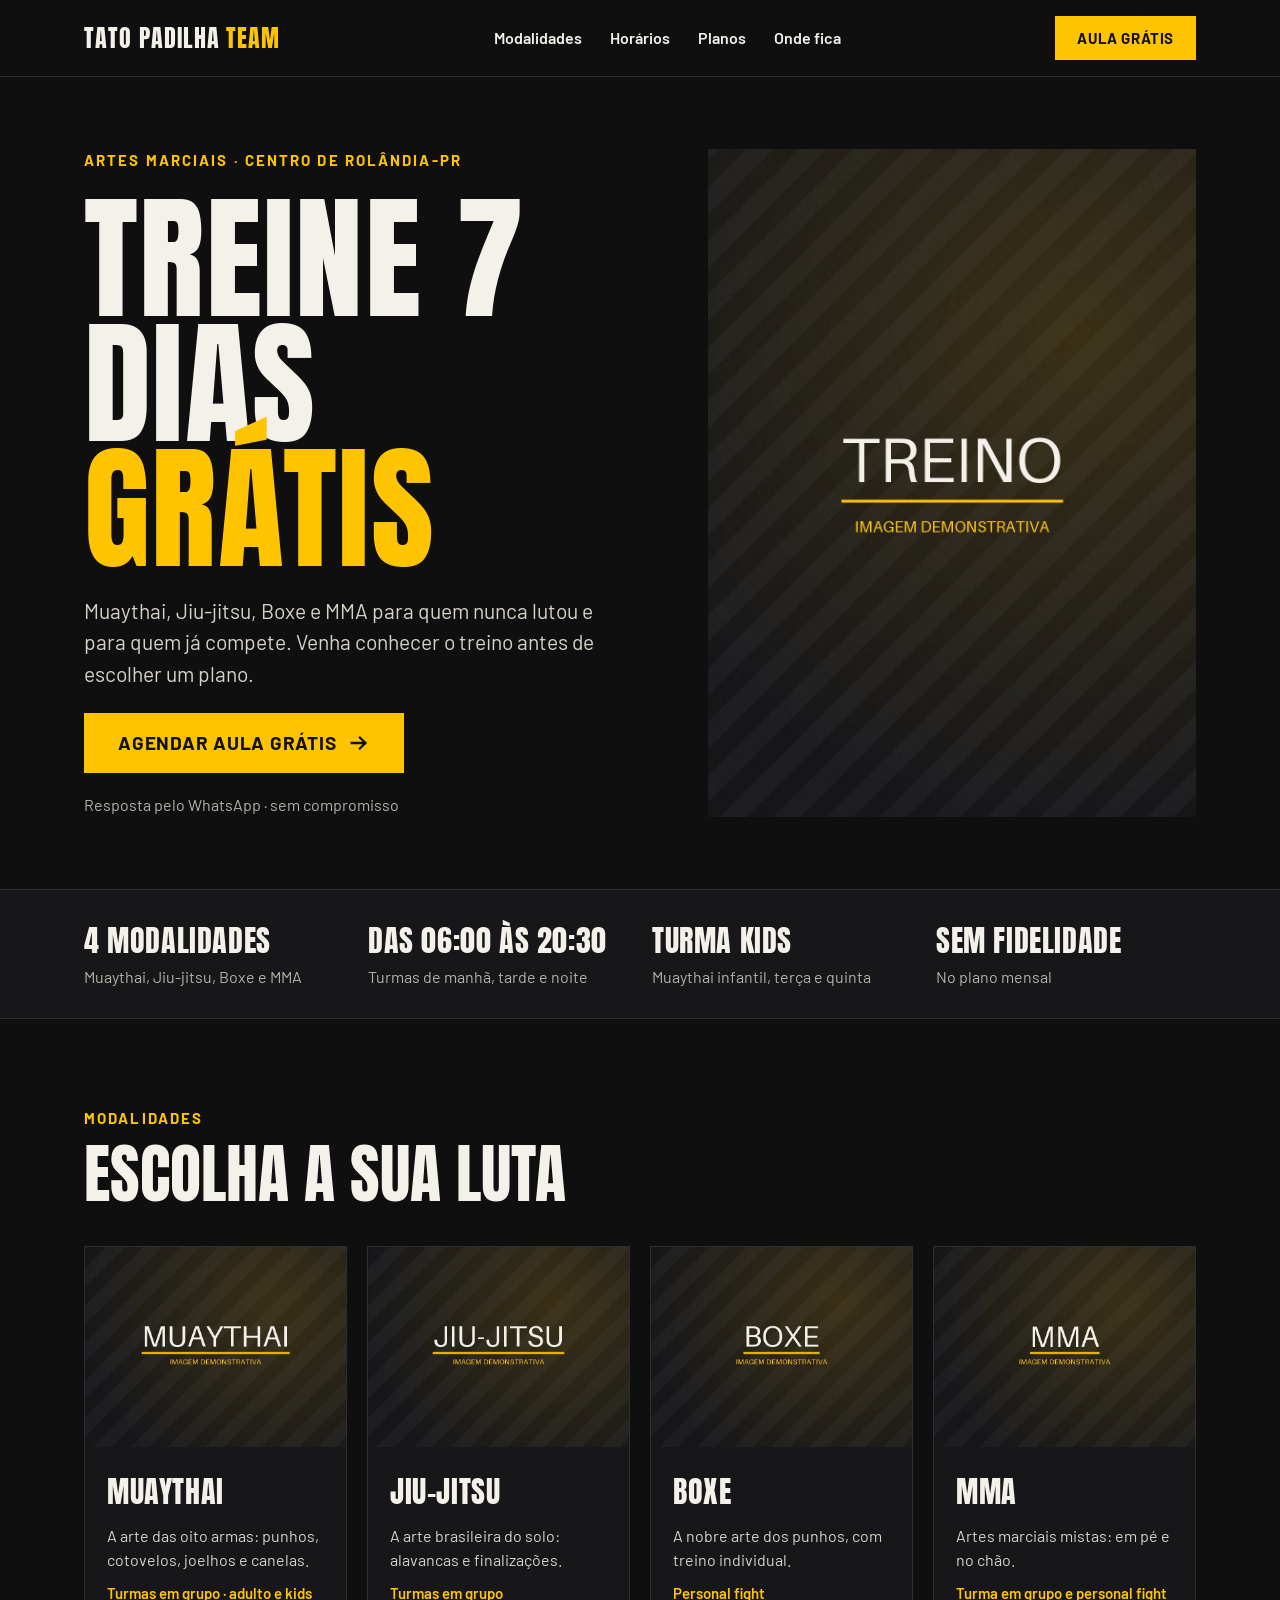
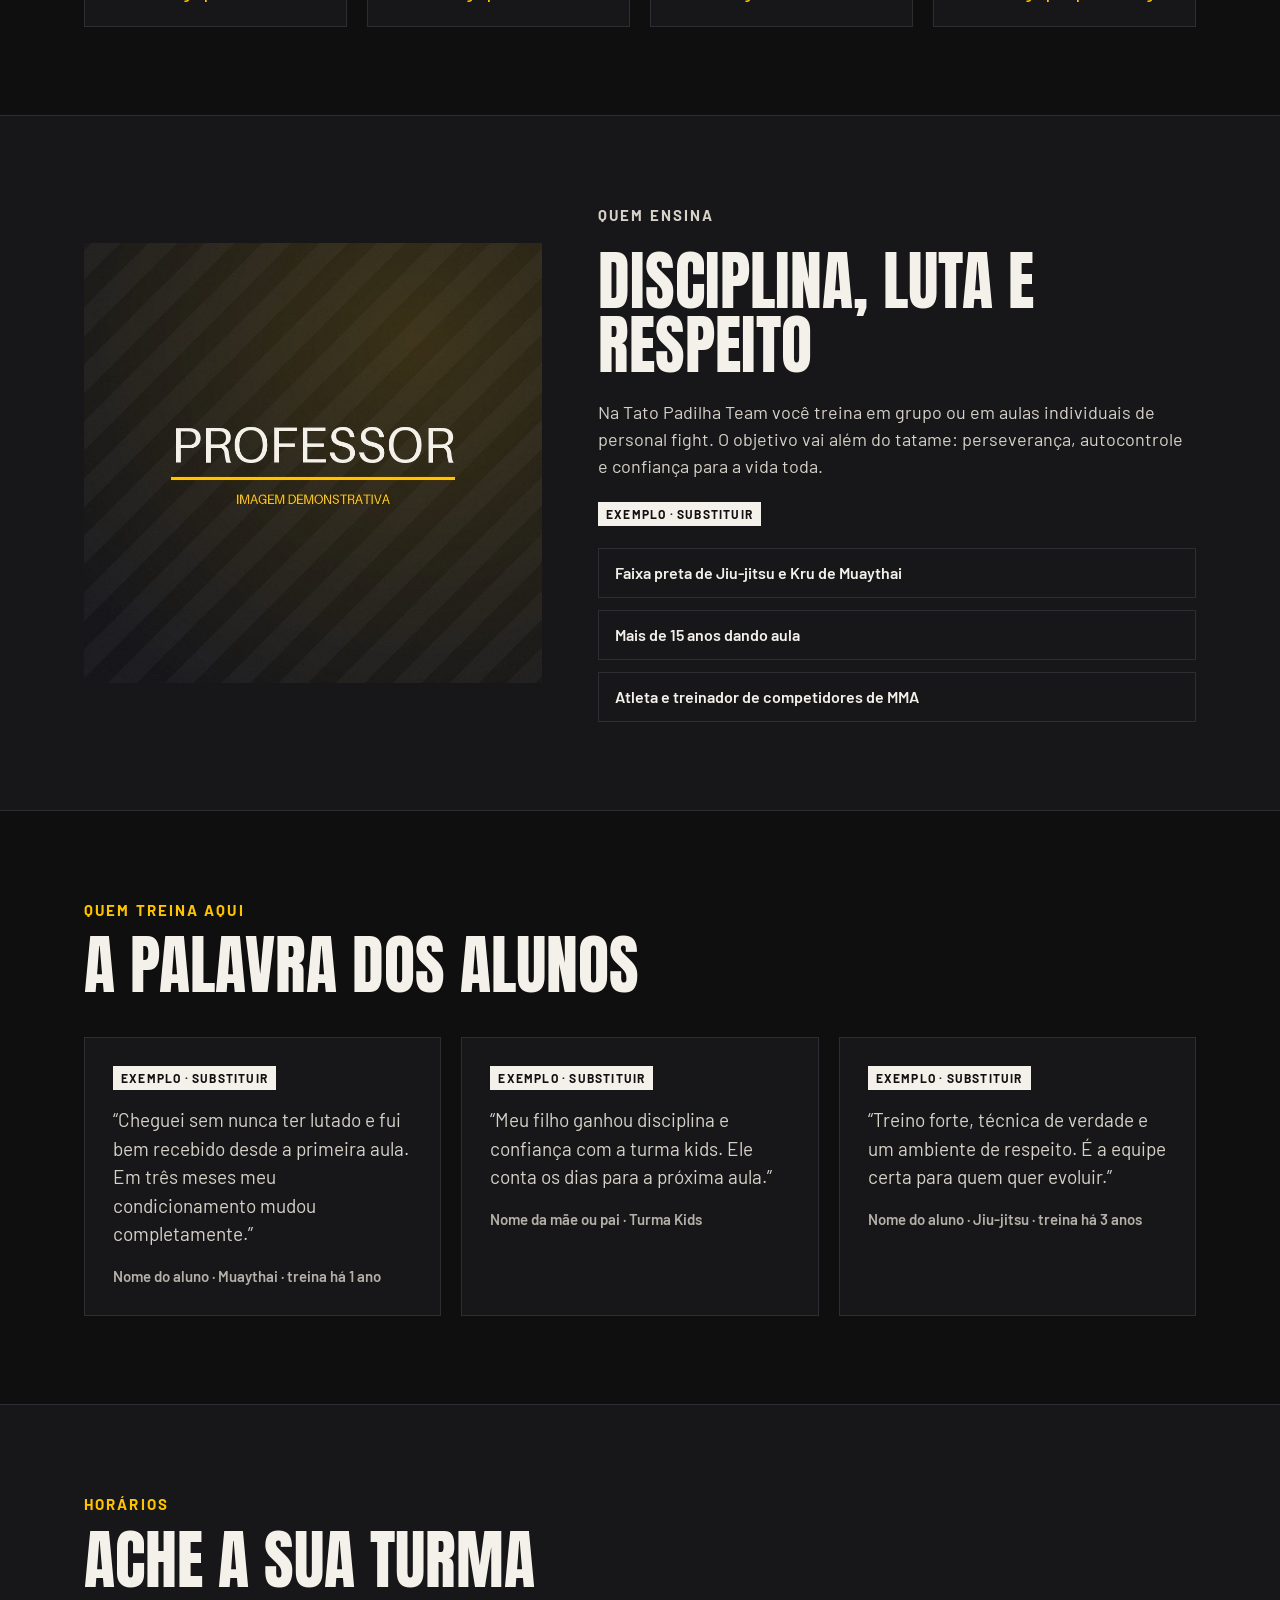
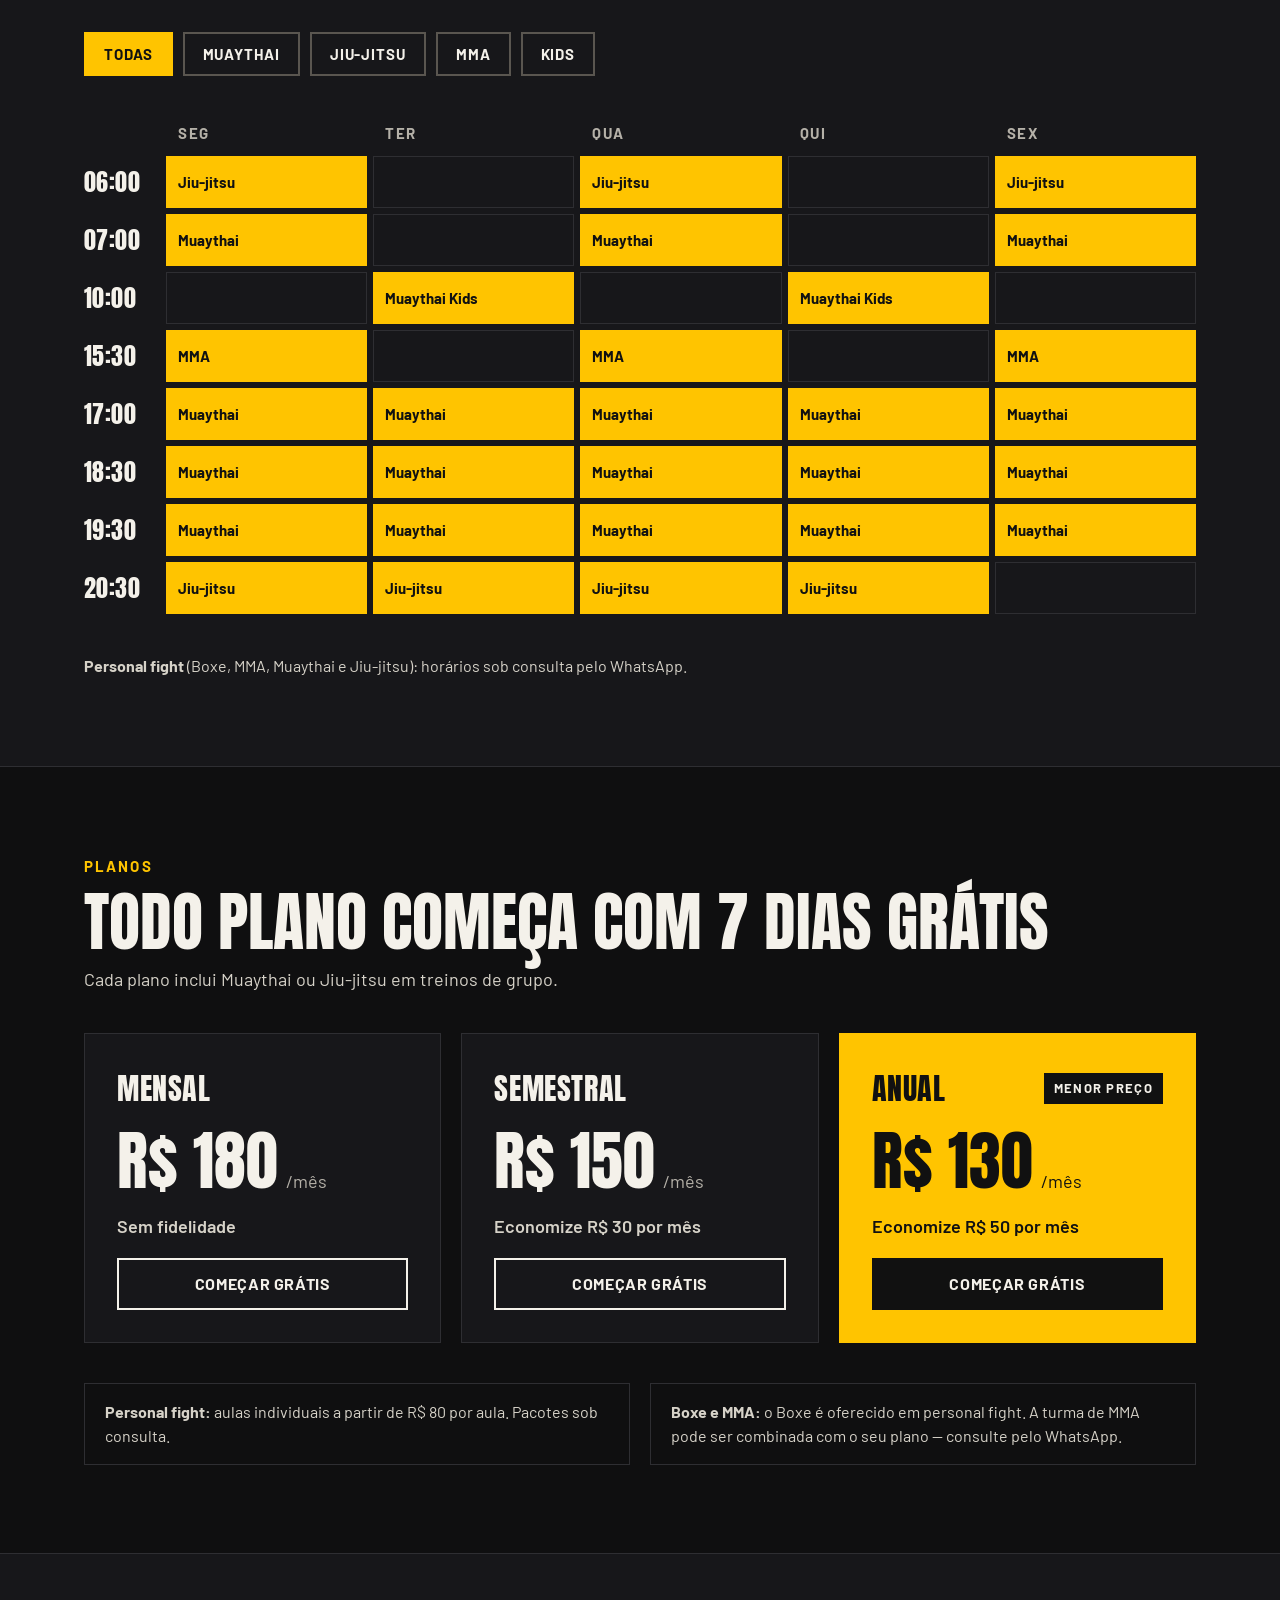
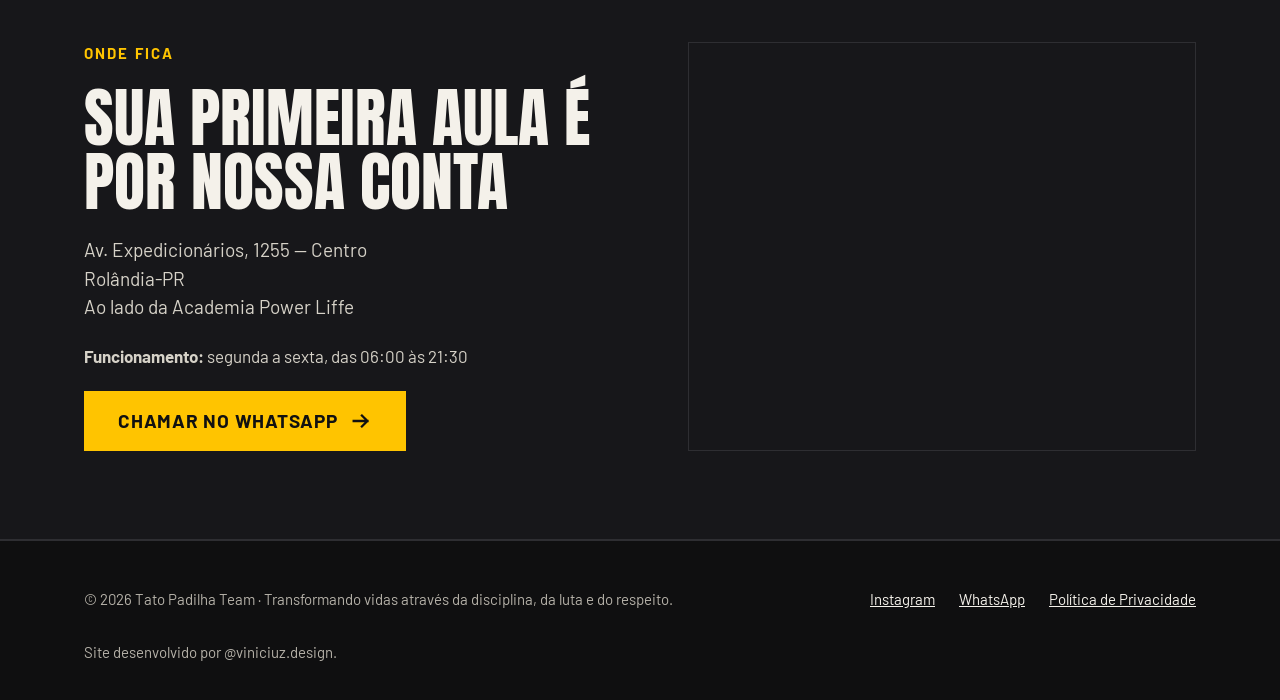
==== index.html @ cee8265b "Cria o novo site da Tato Padilha Team Página inicial estática com hero de oferta (7 dias grátis), gr" ====
<!doctype html>
<html lang="pt-BR">
<head>
<meta charset="utf-8">
<meta name="viewport" content="width=device-width, initial-scale=1">
<title>Tato Padilha Team — Muaythai, Jiu-jitsu, Boxe e MMA em Rolândia-PR</title>
<meta name="description" content="Treine 7 dias grátis na Tato Padilha Team. Muaythai, Jiu-jitsu, Boxe e MMA no centro de Rolândia-PR, para iniciantes e experientes.">
<meta property="og:title" content="Tato Padilha Team — Treine 7 dias grátis">
<meta property="og:description" content="Muaythai, Jiu-jitsu, Boxe e MMA no centro de Rolândia-PR.">
<meta property="og:image" content="imgs/hero.jpg">
<meta property="og:type" content="website">
<meta name="theme-color" content="#0F0F10">
<link rel="preconnect" href="https://fonts.googleapis.com">
<link rel="preconnect" href="https://fonts.gstatic.com" crossorigin>
<link rel="stylesheet" href="https://fonts.googleapis.com/css2?family=Anton&family=Barlow:wght@400;500;600;700&display=swap">
<link rel="stylesheet" href="css/style.css">
</head>
<body id="topo">

<header class="header">
  <div class="container">
    <a class="logo" href="#topo">Tato Padilha <span class="accent">Team</span></a>
    <nav class="nav" aria-label="Principal">
      <a href="#modalidades">Modalidades</a>
      <a href="#horarios">Horários</a>
      <a href="#planos">Planos</a>
      <a href="#contato">Onde fica</a>
    </nav>
    <a class="btn btn--primary btn--sm" href="https://wa.me/5543996985195?text=Ol%C3%A1%2C%20tudo%20bem%3F%20Vim%20pelo%20site%20e%20quero%20agendar%20minha%20aula%20gr%C3%A1tis.">Aula grátis</a>
  </div>
</header>

<main>

<section class="hero">
  <div class="container">
    <div class="hero__text">
      <p class="eyebrow">Artes marciais · Centro de Rolândia-PR</p>
      <h1>Treine 7 dias <span class="accent">grátis</span></h1>
      <p class="hero__lead">Muaythai, Jiu-jitsu, Boxe e MMA para quem nunca lutou e para quem já compete. Venha conhecer o treino antes de escolher um plano.</p>
      <div class="hero__cta">
        <a class="btn btn--primary btn--lg" href="https://wa.me/5543996985195?text=Ol%C3%A1%2C%20tudo%20bem%3F%20Vim%20pelo%20site%20e%20quero%20agendar%20minha%20aula%20gr%C3%A1tis.">Agendar aula grátis
          <svg aria-hidden="true" width="22" height="22" viewBox="0 0 24 24" fill="none" stroke="currentColor" stroke-width="2.5" stroke-linecap="square"><path d="M4 12h15M13 6l6 6-6 6"/></svg>
        </a>
        <span>Resposta pelo WhatsApp · sem compromisso</span>
      </div>
    </div>
    <div class="hero__media">
      <!-- IMAGEM DEMONSTRATIVA: trocar imgs/hero.jpg por foto real de treino (vertical, ~1200×1400) -->
      <img src="imgs/hero.jpg" alt="Treino na Tato Padilha Team" width="1200" height="1400">
    </div>
  </div>
</section>

<section class="facts" aria-label="Resumo">
  <div class="container">
    <div><strong>4 MODALIDADES</strong><span>Muaythai, Jiu-jitsu, Boxe e MMA</span></div>
    <div><strong>DAS 06:00 ÀS 20:30</strong><span>Turmas de manhã, tarde e noite</span></div>
    <div><strong>TURMA KIDS</strong><span>Muaythai infantil, terça e quinta</span></div>
    <div><strong>SEM FIDELIDADE</strong><span>No plano mensal</span></div>
  </div>
</section>

<section class="section" id="modalidades">
  <div class="container stack">
    <div class="section-head">
      <p class="eyebrow">Modalidades</p>
      <h2>Escolha a sua luta</h2>
    </div>
    <div class="cards">
      <article class="card">
        <!-- IMAGEM DEMONSTRATIVA -->
        <img src="imgs/muaythai.jpg" alt="Aula de Muaythai" width="800" height="600" loading="lazy">
        <div class="card__body">
          <h3>Muaythai</h3>
          <p>A arte das oito armas: punhos, cotovelos, joelhos e canelas.</p>
          <p class="tag">Turmas em grupo · adulto e kids</p>
        </div>
      </article>
      <article class="card">
        <!-- IMAGEM DEMONSTRATIVA -->
        <img src="imgs/jiu-jitsu.jpg" alt="Aula de Jiu-jitsu" width="800" height="600" loading="lazy">
        <div class="card__body">
          <h3>Jiu-jitsu</h3>
          <p>A arte brasileira do solo: alavancas e finalizações.</p>
          <p class="tag">Turmas em grupo</p>
        </div>
      </article>
      <article class="card">
        <!-- IMAGEM DEMONSTRATIVA -->
        <img src="imgs/boxe.jpg" alt="Treino de Boxe" width="800" height="600" loading="lazy">
        <div class="card__body">
          <h3>Boxe</h3>
          <p>A nobre arte dos punhos, com treino individual.</p>
          <p class="tag">Personal fight</p>
        </div>
      </article>
      <article class="card">
        <!-- IMAGEM DEMONSTRATIVA -->
        <img src="imgs/mma.jpg" alt="Treino de MMA" width="800" height="600" loading="lazy">
        <div class="card__body">
          <h3>MMA</h3>
          <p>Artes marciais mistas: em pé e no chão.</p>
          <p class="tag">Turma em grupo e personal fight</p>
        </div>
      </article>
    </div>
  </div>
</section>

<section class="section section--alt" id="sobre">
  <div class="container about">
    <div class="about__media">
      <!-- IMAGEM DEMONSTRATIVA: trocar imgs/professor.jpg pelo retrato real -->
      <img src="imgs/professor.jpg" alt="Professor Tato Padilha" width="900" height="1100" loading="lazy">
    </div>
    <div class="about__text">
      <p class="eyebrow">Quem ensina</p>
      <h2>Disciplina, luta e respeito</h2>
      <p>Na Tato Padilha Team você treina em grupo ou em aulas individuais de personal fight. O objetivo vai além do tatame: perseverança, autocontrole e confiança para a vida toda.</p>
      <!-- CONTEÚDO DE EXEMPLO: substituir pelo currículo real do professor e remover o selo "Exemplo" -->
      <span class="exemplo">Exemplo · substituir</span>
      <ul class="creds">
        <li>Faixa preta de Jiu-jitsu e Kru de Muaythai</li>
        <li>Mais de 15 anos dando aula</li>
        <li>Atleta e treinador de competidores de MMA</li>
      </ul>
    </div>
  </div>
</section>

<section class="section" id="depoimentos">
  <div class="container stack">
    <div class="section-head">
      <p class="eyebrow">Quem treina aqui</p>
      <h2>A palavra dos alunos</h2>
    </div>
    <!-- CONTEÚDO DE EXEMPLO: substituir por depoimentos reais (com autorização) e remover os selos "Exemplo" -->
    <div class="quotes">
      <figure class="quote">
        <span class="exemplo">Exemplo · substituir</span>
        <blockquote>“Cheguei sem nunca ter lutado e fui bem recebido desde a primeira aula. Em três meses meu condicionamento mudou completamente.”</blockquote>
        <figcaption>Nome do aluno · Muaythai · treina há 1 ano</figcaption>
      </figure>
      <figure class="quote">
        <span class="exemplo">Exemplo · substituir</span>
        <blockquote>“Meu filho ganhou disciplina e confiança com a turma kids. Ele conta os dias para a próxima aula.”</blockquote>
        <figcaption>Nome da mãe ou pai · Turma Kids</figcaption>
      </figure>
      <figure class="quote">
        <span class="exemplo">Exemplo · substituir</span>
        <blockquote>“Treino forte, técnica de verdade e um ambiente de respeito. É a equipe certa para quem quer evoluir.”</blockquote>
        <figcaption>Nome do aluno · Jiu-jitsu · treina há 3 anos</figcaption>
      </figure>
    </div>
  </div>
</section>

<section class="section section--alt" id="horarios">
  <div class="container stack">
    <div class="section-head">
      <p class="eyebrow">Horários</p>
      <h2>Ache a sua turma</h2>
    </div>
    <div class="filters" role="group" aria-label="Filtrar por modalidade">
      <button class="filter" type="button" data-filter="all" aria-pressed="true">Todas</button>
      <button class="filter" type="button" data-filter="muay" aria-pressed="false">Muaythai</button>
      <button class="filter" type="button" data-filter="jiu" aria-pressed="false">Jiu-jitsu</button>
      <button class="filter" type="button" data-filter="mma" aria-pressed="false">MMA</button>
      <button class="filter" type="button" data-filter="kids" aria-pressed="false">Kids</button>
    </div>
    <div class="schedule-scroll">
      <!-- As linhas da grade são geradas por js/main.js -->
      <div class="schedule" id="grade" role="table" aria-label="Grade semanal de aulas">
        <div class="schedule__row schedule__head" role="row">
          <span role="columnheader" aria-label="Horário"></span>
          <span role="columnheader">Seg</span>
          <span role="columnheader">Ter</span>
          <span role="columnheader">Qua</span>
          <span role="columnheader">Qui</span>
          <span role="columnheader">Sex</span>
        </div>
      </div>
    </div>
    <p class="schedule-note"><strong>Personal fight</strong> (Boxe, MMA, Muaythai e Jiu-jitsu): horários sob consulta pelo WhatsApp.</p>
  </div>
</section>

<section class="section" id="planos">
  <div class="container stack">
    <div class="section-head">
      <p class="eyebrow">Planos</p>
      <h2>Todo plano começa com 7 dias grátis</h2>
      <p>Cada plano inclui Muaythai ou Jiu-jitsu em treinos de grupo.</p>
    </div>
    <div class="plans">
      <article class="plan">
        <h3>Mensal</h3>
        <p class="plan__price"><strong>R$ 180</strong><span>/mês</span></p>
        <p class="plan__note">Sem fidelidade</p>
        <a class="btn btn--outline" href="https://wa.me/5543996985195?text=Ol%C3%A1%2C%20tudo%20bem%3F%20Vim%20pelo%20site%20e%20tenho%20interesse%20no%20plano%20mensal.">Começar grátis</a>
      </article>
      <article class="plan">
        <h3>Semestral</h3>
        <p class="plan__price"><strong>R$ 150</strong><span>/mês</span></p>
        <p class="plan__note">Economize R$ 30 por mês</p>
        <a class="btn btn--outline" href="https://wa.me/5543996985195?text=Ol%C3%A1%2C%20tudo%20bem%3F%20Vim%20pelo%20site%20e%20tenho%20interesse%20no%20plano%20semestral.">Começar grátis</a>
      </article>
      <article class="plan plan--featured">
        <div class="plan__top">
          <h3>Anual</h3>
          <span class="badge">Menor preço</span>
        </div>
        <p class="plan__price"><strong>R$ 130</strong><span>/mês</span></p>
        <p class="plan__note">Economize R$ 50 por mês</p>
        <a class="btn btn--dark" href="https://wa.me/5543996985195?text=Ol%C3%A1%2C%20tudo%20bem%3F%20Vim%20pelo%20site%20e%20tenho%20interesse%20no%20plano%20anual.">Começar grátis</a>
      </article>
    </div>
    <!-- VALORES INVENTADOS: confirmar preço do personal fight e a regra de Boxe/MMA -->
    <div class="extras">
      <p><strong>Personal fight:</strong> aulas individuais a partir de R$ 80 por aula. Pacotes sob consulta.</p>
      <p><strong>Boxe e MMA:</strong> o Boxe é oferecido em personal fight. A turma de MMA pode ser combinada com o seu plano — consulte pelo WhatsApp.</p>
    </div>
  </div>
</section>

<section class="section section--alt" id="contato">
  <div class="container contact">
    <div class="contact__text">
      <p class="eyebrow">Onde fica</p>
      <h2>Sua primeira aula é por nossa conta</h2>
      <address>Av. Expedicionários, 1255 — Centro<br>Rolândia-PR<br>Ao lado da Academia Power Liffe</address>
      <!-- HORÁRIO INVENTADO: confirmar horário de funcionamento -->
      <p class="contact__hours"><strong>Funcionamento:</strong> segunda a sexta, das 06:00 às 21:30</p>
      <a class="btn btn--primary btn--lg" href="https://wa.me/5543996985195?text=Ol%C3%A1%2C%20tudo%20bem%3F%20Vim%20pelo%20site%20e%20tenho%20interesse%20nas%20aulas.">Chamar no WhatsApp
        <svg aria-hidden="true" width="22" height="22" viewBox="0 0 24 24" fill="none" stroke="currentColor" stroke-width="2.5" stroke-linecap="square"><path d="M4 12h15M13 6l6 6-6 6"/></svg>
      </a>
    </div>
    <div class="contact__map">
      <iframe title="Mapa: Av. Expedicionários, 1255, Rolândia-PR" loading="lazy" referrerpolicy="no-referrer-when-downgrade" src="https://www.google.com/maps?q=Av.+Expedicion%C3%A1rios,+1255,+Centro,+Rol%C3%A2ndia+-+PR&output=embed"></iframe>
    </div>
  </div>
</section>

</main>

<footer class="footer">
  <div class="container">
    <p>© <span id="ano">2026</span> Tato Padilha Team · Transformando vidas através da disciplina, da luta e do respeito.</p>
    <div class="footer__links">
      <a href="https://www.instagram.com/tatopadilhamma/" target="_blank" rel="noopener">Instagram</a>
      <a href="https://wa.me/5543996985195?text=Ol%C3%A1%2C%20tudo%20bem%3F%20Vim%20pelo%20site%20e%20tenho%20interesse%20nas%20aulas.">WhatsApp</a>
      <a href="privacidade.html">Política de Privacidade</a>
    </div>
    <p class="footer__credit">Site desenvolvido por @viniciuz.design.</p>
  </div>
</footer>

<div class="sticky-cta">
  <a class="btn btn--primary" href="https://wa.me/5543996985195?text=Ol%C3%A1%2C%20tudo%20bem%3F%20Vim%20pelo%20site%20e%20quero%20agendar%20minha%20aula%20gr%C3%A1tis.">Agendar aula grátis no WhatsApp</a>
</div>

<script src="js/main.js"></script>
<script>document.getElementById('ano').textContent = new Date().getFullYear();</script>
</body>
</html>
---- css/style.css ----
/* Tato Padilha Team — estilos
   Para trocar a cor de destaque, altere --accent abaixo. */
:root {
  --accent: #FFC400;
  --bg: #0F0F10;
  --surface: #17171A;
  --line: #2E2E32;
  --text: #F4F1EA;
  --soft: #D6D2C8;
  --muted: #B5B1A8;
  --ink: #111111;
  --display: Anton, Impact, "Arial Narrow", sans-serif;
  --body: Barlow, "Helvetica Neue", Arial, sans-serif;
}

*, *::before, *::after { box-sizing: border-box; }
html { scroll-behavior: smooth; }
body {
  margin: 0;
  background: var(--bg);
  color: var(--text);
  font-family: var(--body);
  font-size: 18px;
  line-height: 1.5;
}
img { display: block; max-width: 100%; }
a { color: var(--text); }
a:hover { color: var(--accent); }
:focus-visible { outline: 3px solid var(--accent); outline-offset: 3px; }
[id] { scroll-margin-top: 24px; }

.container { max-width: 1160px; margin: 0 auto; padding-inline: 24px; }
.section { padding-block: 88px; }
.section--alt { background: var(--surface); border-block: 1px solid var(--line); }
.stack { display: flex; flex-direction: column; gap: 40px; }

.eyebrow {
  margin: 0;
  font-weight: 700;
  font-size: 15px;
  letter-spacing: 0.14em;
  text-transform: uppercase;
  color: var(--accent);
}
h1, h2, h3 {
  margin: 0;
  font-family: var(--display);
  font-weight: 400;
  text-transform: uppercase;
}
h2 { font-size: clamp(40px, 6vw, 64px); line-height: 1; }
h3 { font-size: 30px; letter-spacing: 0.02em; }
.section-head { display: flex; flex-direction: column; gap: 12px; }
.section-head p:not(.eyebrow) { margin: 0; color: var(--soft); max-width: 640px; }
.accent { color: var(--accent); }

/* Botões */
.btn {
  display: inline-flex;
  align-items: center;
  justify-content: center;
  gap: 12px;
  min-height: 52px;
  padding: 0 28px;
  font-weight: 700;
  font-size: 16px;
  letter-spacing: 0.04em;
  text-transform: uppercase;
  text-decoration: none;
  border: 2px solid transparent;
  transition: transform 0.15s ease, background 0.15s ease;
}
.btn:hover { transform: translateY(-2px); }
.btn--primary { background: var(--accent); color: var(--ink); }
.btn--primary:hover { color: var(--ink); background: #ffd23d; }
.btn--lg { min-height: 60px; padding: 0 32px; font-size: 19px; }
.btn--sm { min-height: 44px; padding: 0 20px; font-size: 15px; }
.btn--outline { border-color: var(--text); color: var(--text); }
.btn--outline:hover { background: var(--text); color: var(--ink); }
.btn--dark { background: var(--ink); color: var(--text); }
.btn--dark:hover { color: var(--accent); }
.btn svg { flex: none; }

/* Cabeçalho */
.header { border-bottom: 1px solid var(--line); }
.header .container {
  display: flex;
  flex-wrap: wrap;
  align-items: center;
  justify-content: space-between;
  gap: 16px;
  padding-block: 16px;
}
.logo {
  font-family: var(--display);
  font-size: 24px;
  letter-spacing: 0.04em;
  text-transform: uppercase;
  text-decoration: none;
}
.logo:hover { color: var(--text); }
.nav { display: flex; flex-wrap: wrap; gap: 28px; font-weight: 600; font-size: 16px; }
.nav a { text-decoration: none; padding-block: 10px; }

/* Hero */
.hero { border-bottom: 1px solid var(--line); }
.hero .container {
  display: flex;
  flex-wrap: wrap;
  gap: 56px;
  align-items: stretch;
  padding-block: 72px;
}
.hero__text {
  flex: 1 1 460px;
  min-width: 0;
  display: flex;
  flex-direction: column;
  gap: 24px;
  justify-content: center;
}
.hero h1 {
  font-size: clamp(64px, 11vw, 136px);
  line-height: 0.92;
  letter-spacing: 0.01em;
}
.hero__lead { margin: 0; font-size: 21px; max-width: 520px; color: var(--soft); text-wrap: pretty; }
.hero__cta { display: flex; flex-wrap: wrap; gap: 20px; align-items: center; }
.hero__cta span { font-size: 16px; color: var(--muted); }
.hero__media { flex: 1 1 380px; min-width: 0; min-height: 440px; }
.hero__media img { width: 100%; height: 100%; object-fit: cover; }

/* Faixa de resumo */
.facts { background: var(--surface); border-bottom: 1px solid var(--line); }
.facts .container {
  display: grid;
  grid-template-columns: repeat(auto-fit, minmax(min(220px, 100%), 1fr));
  gap: 24px;
  padding-block: 28px;
}
.facts strong {
  display: block;
  font-family: var(--display);
  font-weight: 400;
  font-size: 30px;
  letter-spacing: 0.02em;
}
.facts span { color: var(--muted); font-size: 16px; }

/* Modalidades */
.cards {
  display: grid;
  grid-template-columns: repeat(auto-fit, minmax(min(250px, 100%), 1fr));
  gap: 20px;
}
.card { background: var(--surface); border: 1px solid var(--line); display: flex; flex-direction: column; }
.card img { width: 100%; height: 200px; object-fit: cover; }
.card__body { padding: 22px; display: flex; flex-direction: column; gap: 10px; }
.card__body p { margin: 0; font-size: 16px; color: var(--soft); }
.card__body .tag { font-size: 15px; font-weight: 600; color: var(--accent); }

/* Sobre */
.about { display: flex; flex-wrap: wrap; gap: 56px; align-items: center; }
.about__media { flex: 1 1 320px; min-width: 0; }
.about__media img { width: 100%; height: 440px; object-fit: cover; }
.about__text { flex: 1 1 460px; min-width: 0; display: flex; flex-direction: column; gap: 22px; }
.about__text p { margin: 0; color: var(--soft); text-wrap: pretty; }
.creds { margin: 0; padding: 0; list-style: none; display: flex; flex-direction: column; gap: 12px; }
.creds li { border-left: 0; border: 1px solid var(--line); padding: 12px 16px; font-weight: 600; font-size: 16px; }

/* Marcação de conteúdo de exemplo (remover ao trocar pelo conteúdo real) */
.exemplo {
  align-self: flex-start;
  display: inline-block;
  background: var(--text);
  color: var(--ink);
  font-size: 12px;
  font-weight: 700;
  letter-spacing: 0.1em;
  text-transform: uppercase;
  padding: 3px 8px;
}

/* Depoimentos */
.quotes {
  display: grid;
  grid-template-columns: repeat(auto-fit, minmax(min(300px, 100%), 1fr));
  gap: 20px;
}
.quote {
  margin: 0;
  background: var(--surface);
  border: 1px solid var(--line);
  padding: 28px;
  display: flex;
  flex-direction: column;
  gap: 16px;
}
.quote blockquote { margin: 0; font-size: 19px; color: var(--soft); }
.quote figcaption { font-size: 15px; font-weight: 600; color: var(--muted); }

/* Horários */
.filters { display: flex; flex-wrap: wrap; gap: 10px; }
.filter {
  min-height: 44px;
  padding: 0 18px;
  font: inherit;
  font-weight: 700;
  font-size: 15px;
  letter-spacing: 0.06em;
  text-transform: uppercase;
  cursor: pointer;
  background: transparent;
  color: var(--text);
  border: 2px solid #5A5650;
}
.filter[aria-pressed="true"] { background: var(--accent); color: var(--ink); border-color: var(--accent); }
.schedule-scroll { overflow-x: auto; }
.schedule { min-width: 640px; display: flex; flex-direction: column; gap: 6px; }
.schedule__row {
  display: grid;
  grid-template-columns: 76px repeat(5, minmax(0, 1fr));
  gap: 6px;
  align-items: stretch;
}
.schedule__head {
  font-weight: 700;
  font-size: 15px;
  letter-spacing: 0.1em;
  text-transform: uppercase;
  color: var(--muted);
}
.schedule__head span { padding: 6px 12px; }
.schedule__time { display: flex; align-items: center; font-family: var(--display); font-size: 24px; letter-spacing: 0.02em; }
.cell {
  display: flex;
  align-items: center;
  min-height: 52px;
  padding: 0 12px;
  font-weight: 700;
  font-size: 15px;
  background: var(--accent);
  color: var(--ink);
  transition: background 0.15s ease, color 0.15s ease;
}
.cell--empty { background: transparent; border: 1px solid var(--line); }
.cell.is-dim { background: #232327; color: #9A968E; }
.schedule-note { margin: 0; font-size: 16px; color: var(--soft); }

/* Planos */
.plans {
  display: grid;
  grid-template-columns: repeat(auto-fit, minmax(min(280px, 100%), 1fr));
  gap: 20px;
  align-items: stretch;
}
.plan {
  background: var(--surface);
  border: 1px solid var(--line);
  padding: 32px;
  display: flex;
  flex-direction: column;
  gap: 18px;
}
.plan__top { display: flex; flex-wrap: wrap; align-items: center; justify-content: space-between; gap: 10px; }
.plan__price { margin: 0; display: flex; align-items: baseline; gap: 8px; }
.plan__price strong { font-family: var(--display); font-weight: 400; font-size: 64px; line-height: 1; }
.plan__price span { color: var(--muted); }
.plan__note { margin: 0; font-weight: 600; color: var(--soft); }
.plan .btn { margin-top: auto; }
.plan--featured { background: var(--accent); color: var(--ink); border-color: var(--accent); }
.plan--featured .plan__price span, .plan--featured .plan__note { color: var(--ink); }
.badge {
  background: var(--ink);
  color: var(--text);
  font-weight: 700;
  font-size: 13px;
  letter-spacing: 0.1em;
  text-transform: uppercase;
  padding: 6px 10px;
}
.extras {
  display: grid;
  grid-template-columns: repeat(auto-fit, minmax(min(320px, 100%), 1fr));
  gap: 20px;
}
.extras p { margin: 0; border: 1px solid var(--line); padding: 16px 20px; font-size: 16px; color: var(--soft); }

/* Contato */
.contact { display: flex; flex-wrap: wrap; gap: 56px; align-items: stretch; }
.contact__text { flex: 1 1 420px; min-width: 0; display: flex; flex-direction: column; gap: 22px; align-items: flex-start; }
.contact address { font-style: normal; font-size: 19px; color: var(--soft); }
.contact__hours { margin: 0; font-size: 17px; color: var(--soft); }
.contact__map { flex: 1 1 380px; min-width: 0; min-height: 340px; border: 1px solid var(--line); }
.contact__map iframe { width: 100%; height: 100%; min-height: 340px; border: 0; display: block; }

/* Rodapé */
.footer { border-top: 1px solid var(--line); font-size: 15px; color: var(--muted); }
.footer .container {
  display: flex;
  flex-wrap: wrap;
  gap: 20px;
  align-items: center;
  justify-content: space-between;
  padding-block: 36px;
}
.footer p { margin: 0; }
.footer__links { display: flex; flex-wrap: wrap; gap: 24px; }
.footer__links a { display: inline-flex; align-items: center; min-height: 44px; }
.footer__credit { width: 100%; }

/* Barra fixa de WhatsApp (só no celular) */
.sticky-cta { display: none; }

/* Página de texto (política de privacidade) */
.prose { max-width: 720px; }
.prose h1 { font-size: clamp(40px, 7vw, 64px); line-height: 1; margin-bottom: 24px; }
.prose h2 { font-size: 28px; margin: 36px 0 10px; }
.prose p, .prose li { color: var(--soft); }

@media (max-width: 720px) {
  .nav { display: none; }
  .section { padding-block: 64px; }
  .hero .container { padding-block: 48px; gap: 36px; }
  .hero__media { min-height: 320px; }
  .about__media img { height: 340px; }
  .footer .container { padding-bottom: 104px; }
  .sticky-cta {
    display: flex;
    position: fixed;
    inset: auto 0 0 0;
    z-index: 10;
    padding: 10px 12px;
    background: var(--bg);
    border-top: 1px solid var(--line);
  }
  .sticky-cta .btn { flex: 1; font-size: 16px; padding: 0 12px; }
}

@media (prefers-reduced-motion: reduce) {
  html { scroll-behavior: auto; }
  .btn, .cell { transition: none; }
  .btn:hover { transform: none; }
}
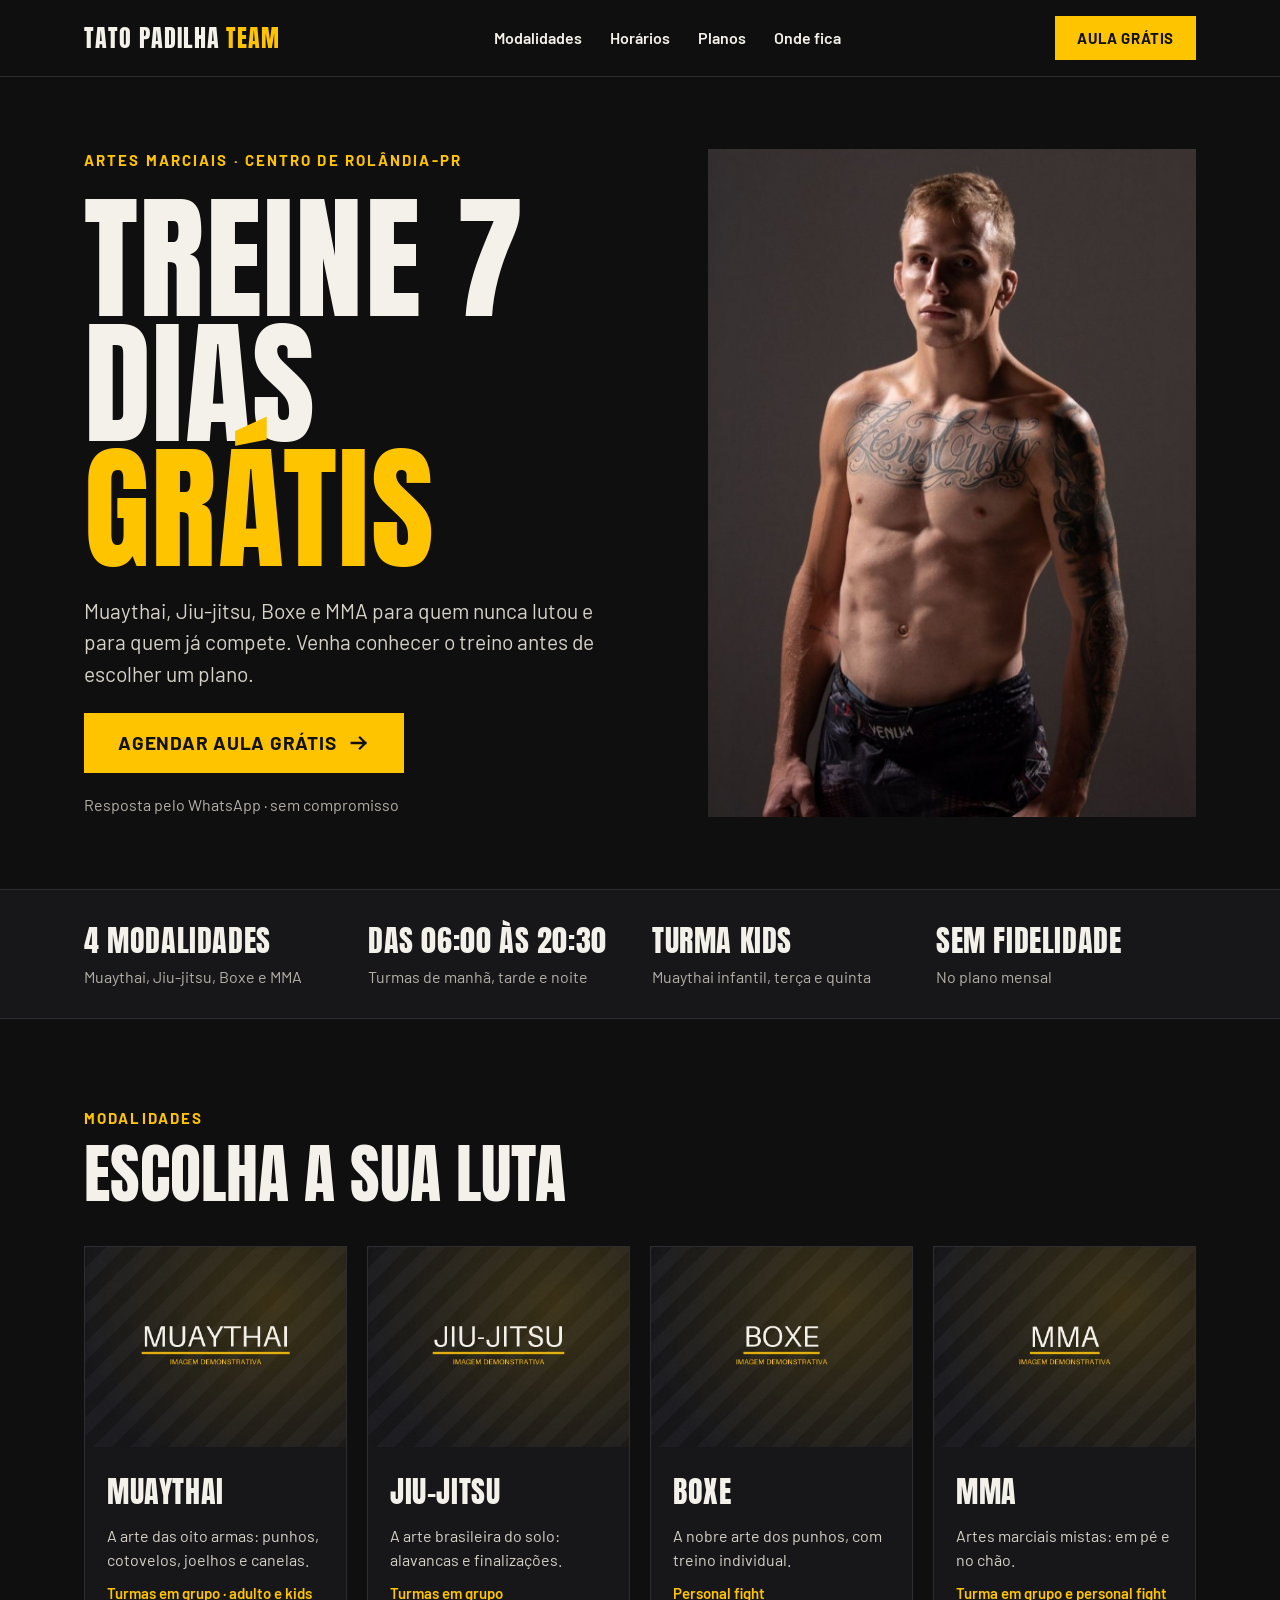
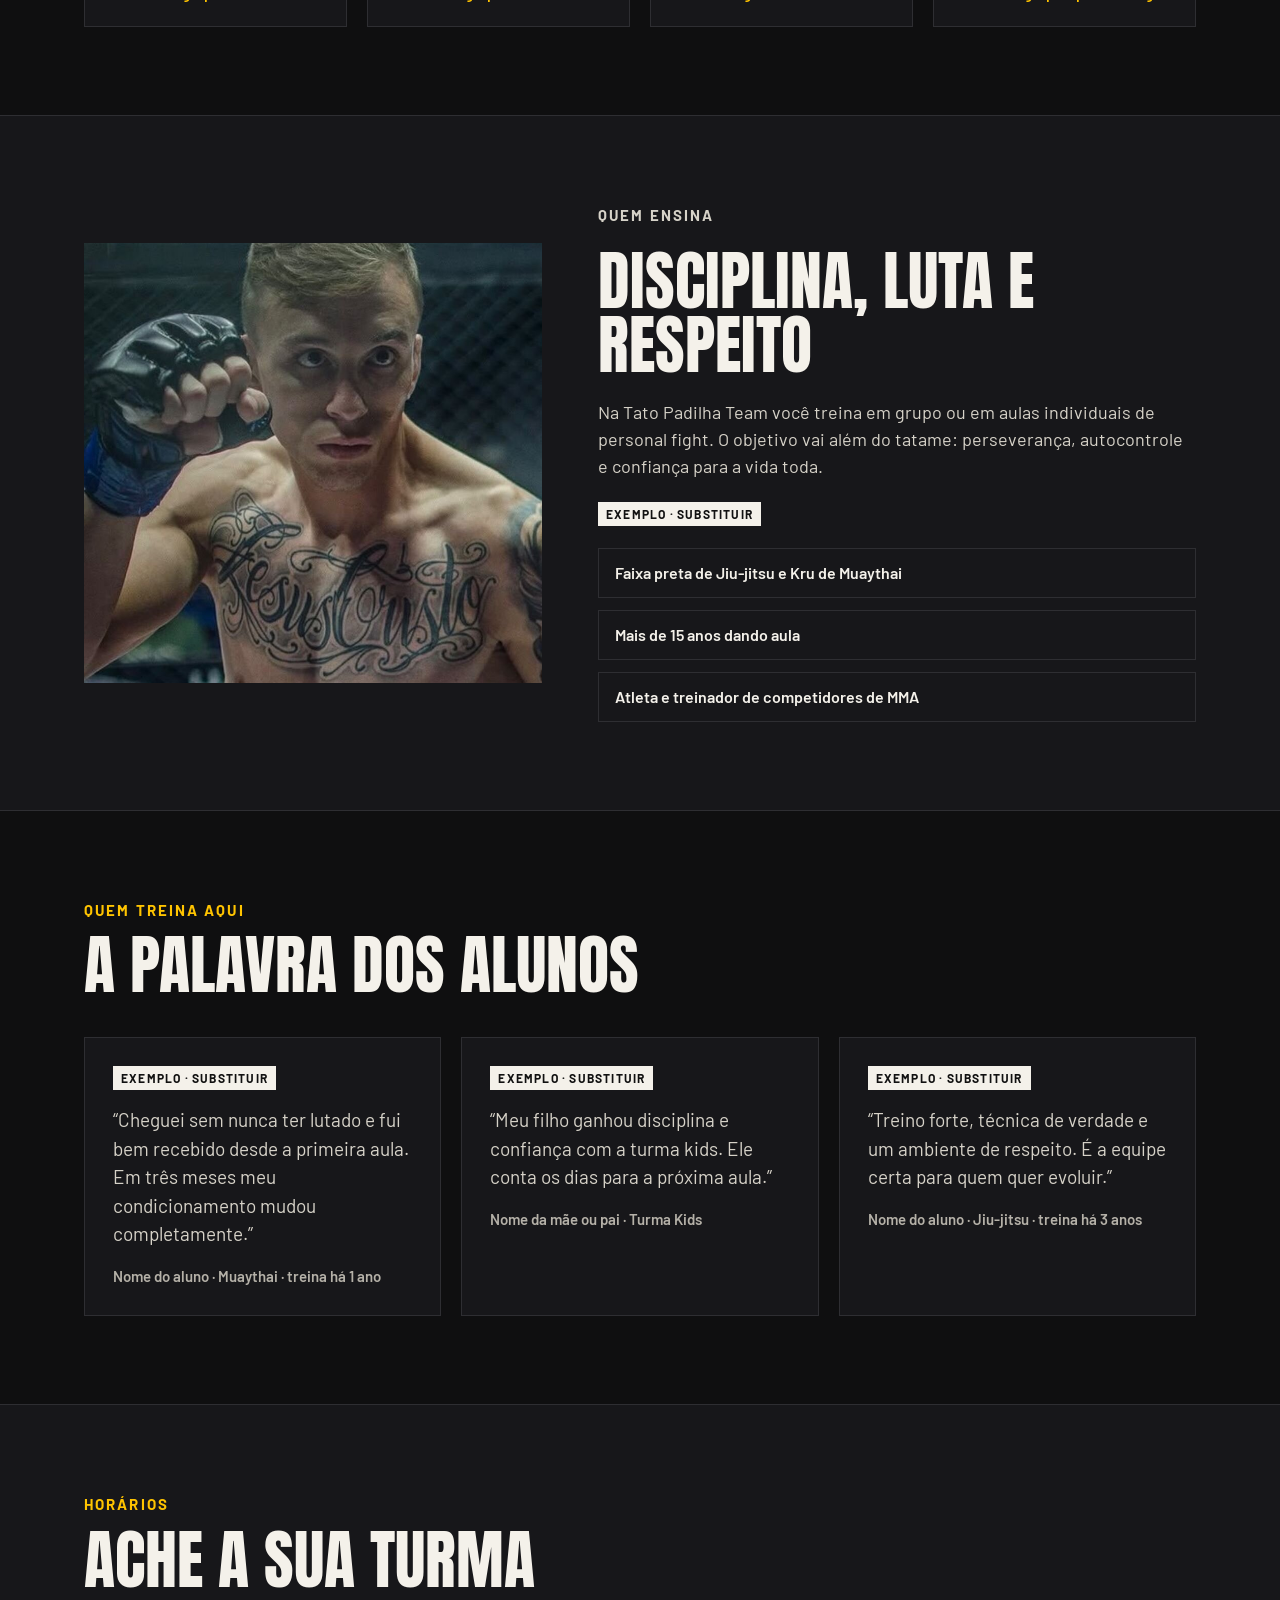
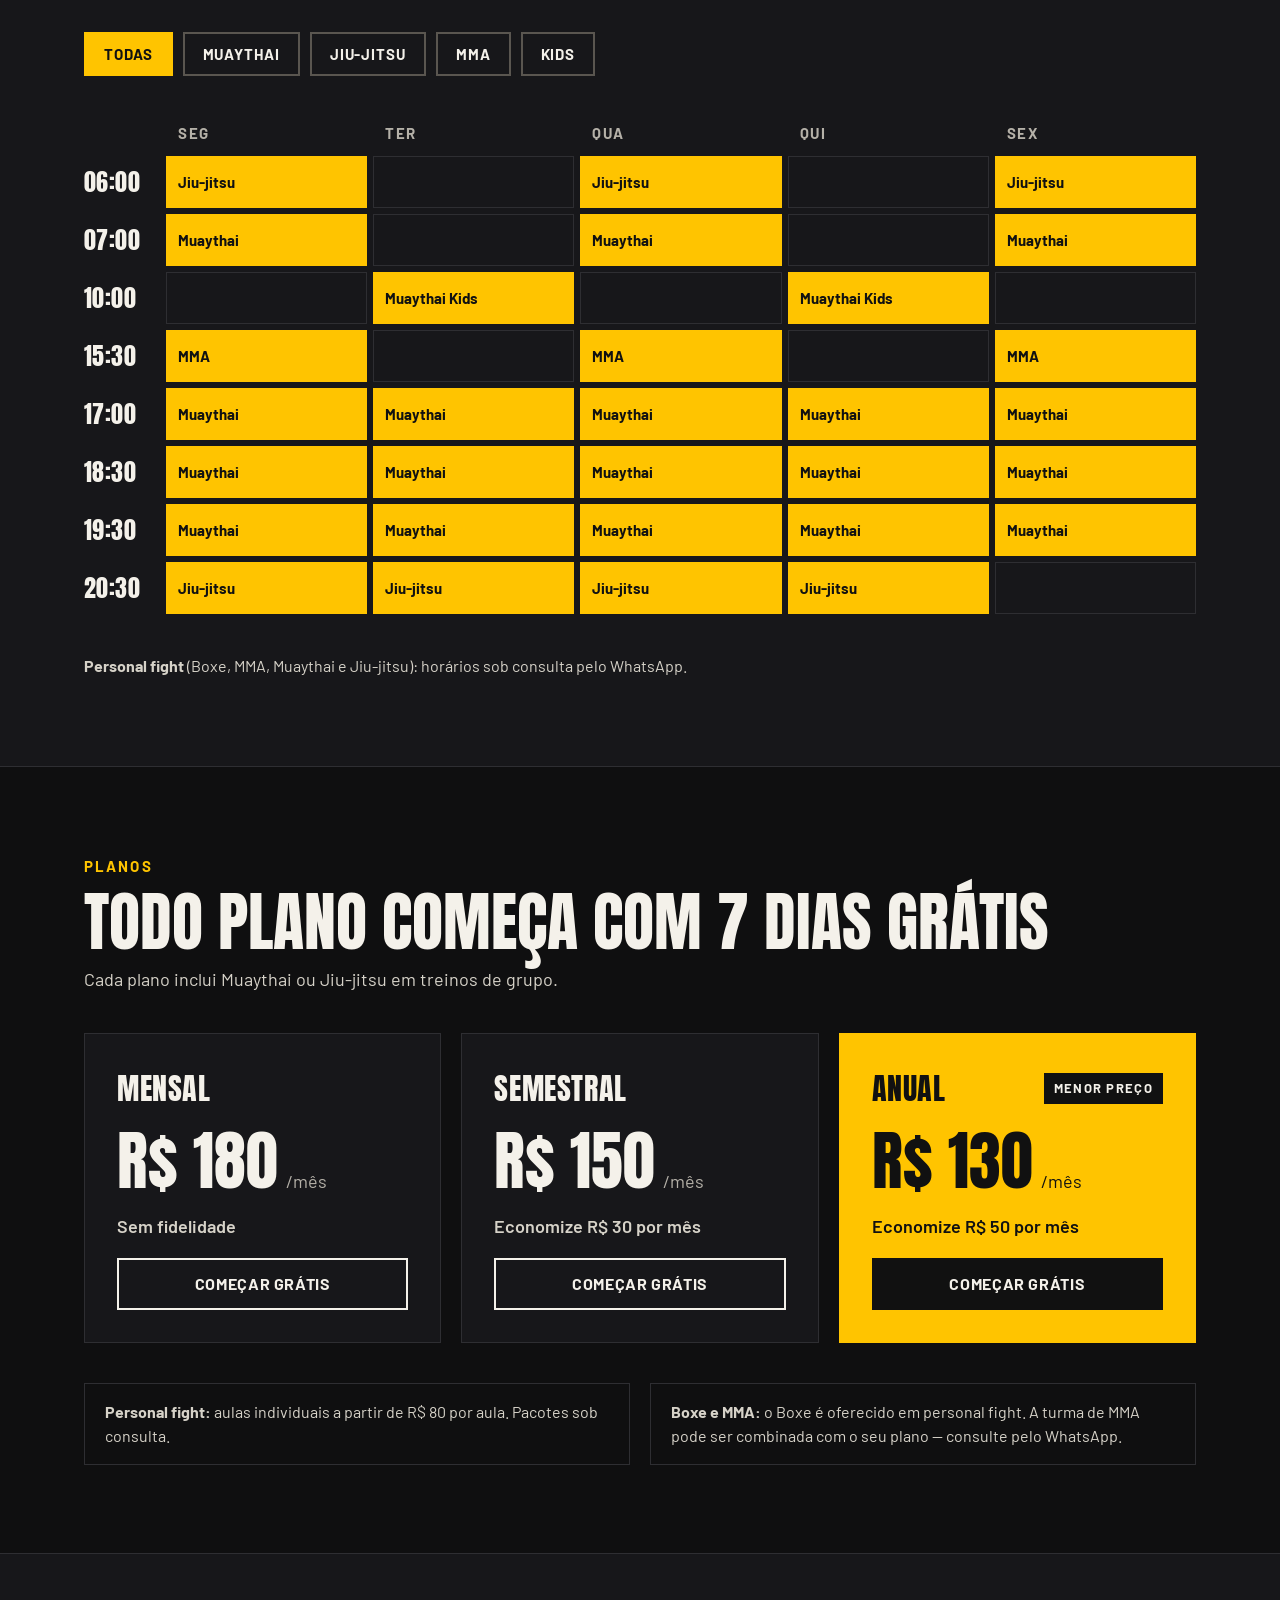
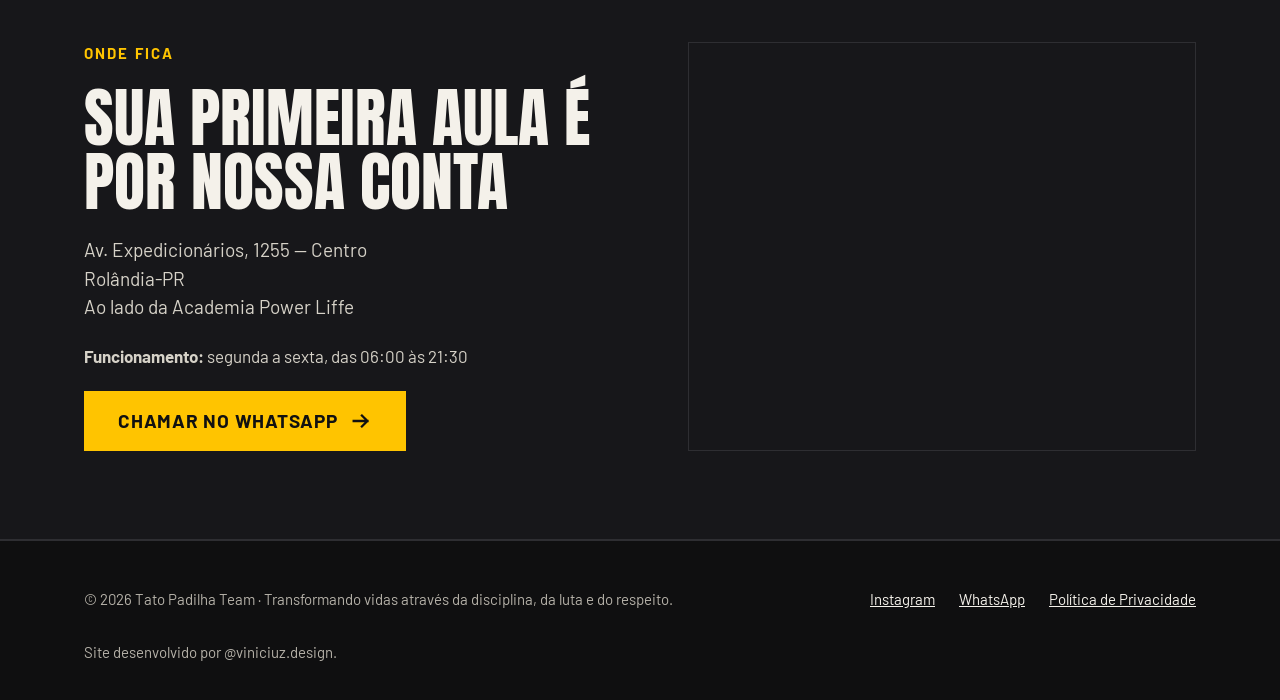
==== commit 49952480: "Adiciona a foto real do professor Co-Authored-By: Claude Fable 5.2 <noreply@anthropic.com> Claude-Se" ====
--- a/index.html
+++ b/index.html
@@ -111,7 +111,6 @@
 <section class="section section--alt" id="sobre">
   <div class="container about">
     <div class="about__media">
-      <!-- IMAGEM DEMONSTRATIVA: trocar imgs/professor.jpg pelo retrato real -->
       <img src="imgs/professor.jpg" alt="Professor Tato Padilha" width="900" height="1100" loading="lazy">
     </div>
     <div class="about__text">
